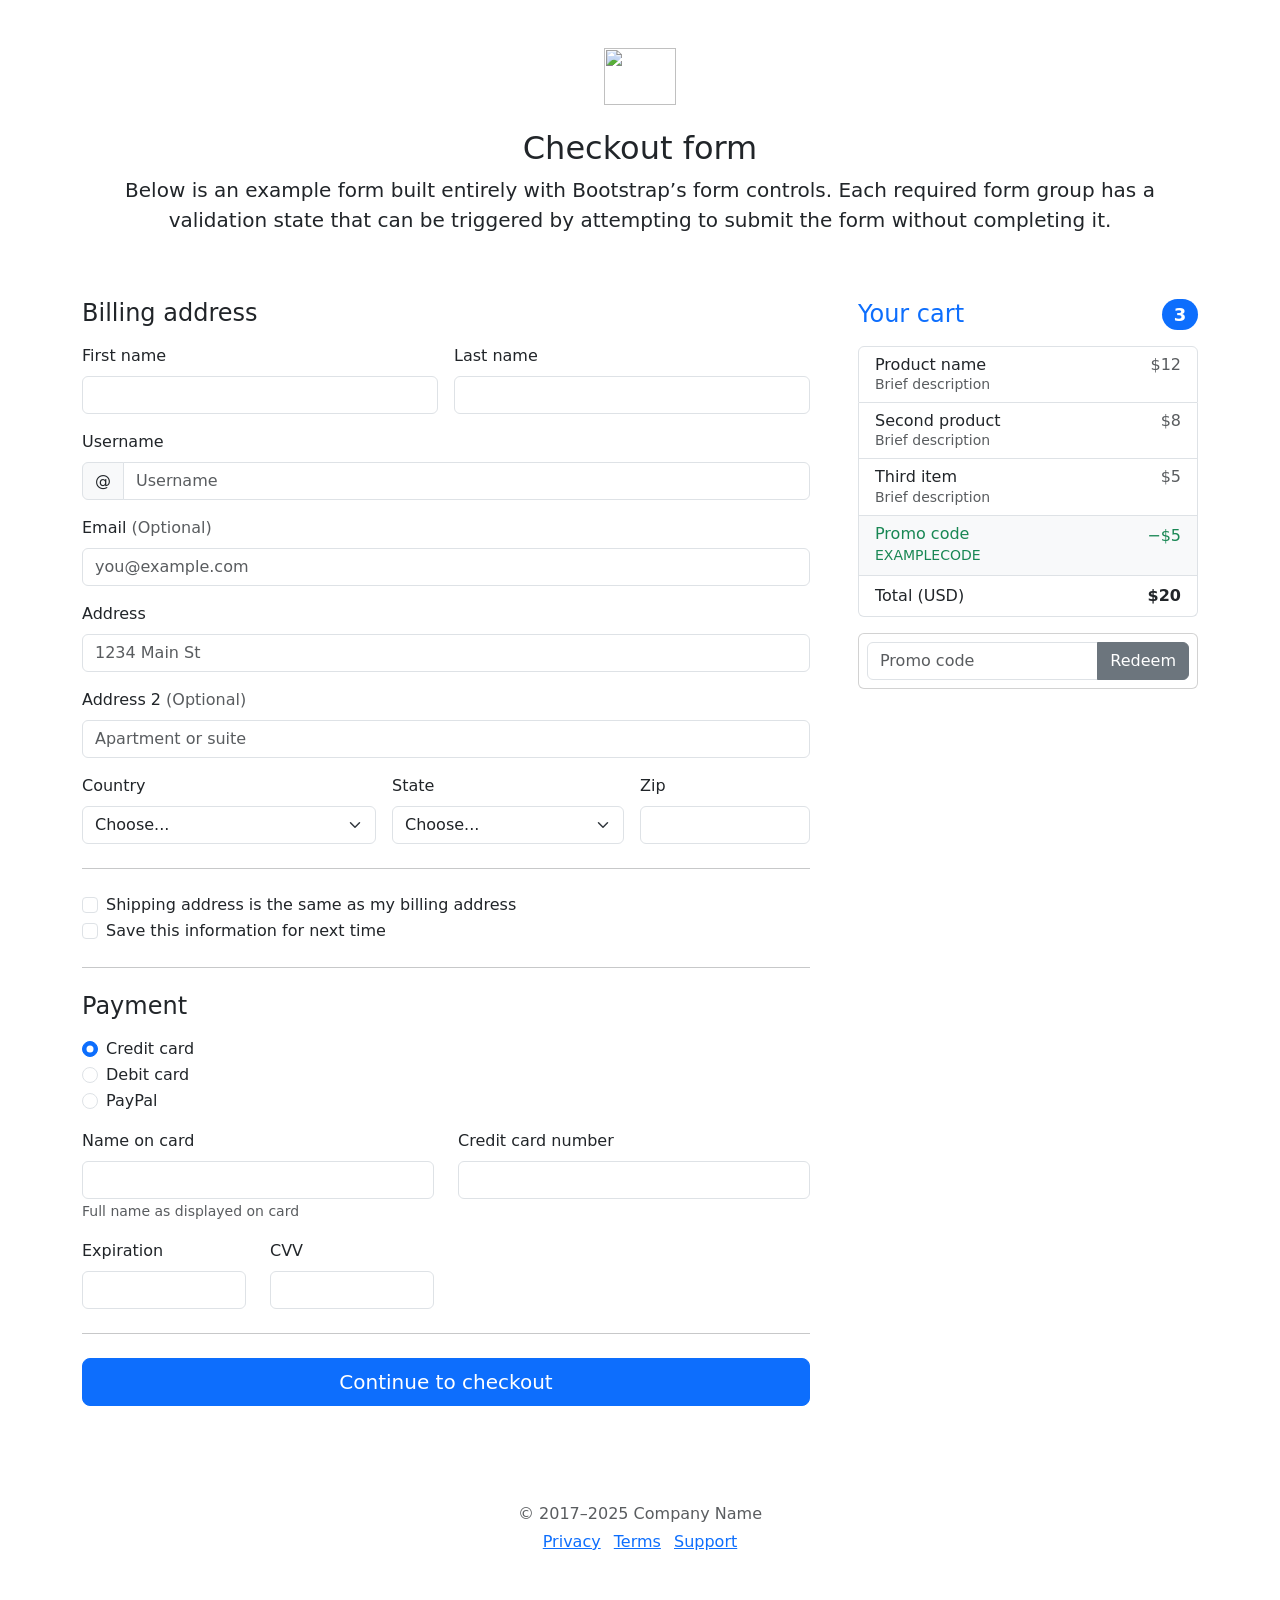
==== checkout.html @ 083a46a6 "initial commit" ====
<!DOCTYPE html>
<html lang="en">
<head>
    <meta charset="UTF-8">
    <meta name="viewport" content="width=device-width, initial-scale=1.0">
    <title>Document</title>
    <link href="https://cdn.jsdelivr.net/npm/bootstrap@5.3.8/dist/css/bootstrap.min.css" rel="stylesheet" integrity="sha384-sRIl4kxILFvY47J16cr9ZwB07vP4J8+LH7qKQnuqkuIAvNWLzeN8tE5YBujZqJLB" crossorigin="anonymous">
    <link rel="stylesheet" href="assets/css/style.css">
</head>
<body>

    <div class="container"> <main> <div class="py-5 text-center"> <img class="d-block mx-auto mb-4" src="/docs/5.3/assets/brand/bootstrap-logo.svg" alt="" width="72" height="57"> <h1 class="h2">Checkout form</h1> <p class="lead">Below is an example form built entirely with Bootstrap’s form controls. Each required form group has a validation state that can be triggered by attempting to submit the form without completing it.</p> </div> <div class="row g-5"> <div class="col-md-5 col-lg-4 order-md-last"> <h4 class="d-flex justify-content-between align-items-center mb-3"> <span class="text-primary">Your cart</span> <span class="badge bg-primary rounded-pill">3</span> </h4> <ul class="list-group mb-3"> <li class="list-group-item d-flex justify-content-between lh-sm"> <div> <h6 class="my-0">Product name</h6> <small class="text-body-secondary">Brief description</small> </div> <span class="text-body-secondary">$12</span> </li> <li class="list-group-item d-flex justify-content-between lh-sm"> <div> <h6 class="my-0">Second product</h6> <small class="text-body-secondary">Brief description</small> </div> <span class="text-body-secondary">$8</span> </li> <li class="list-group-item d-flex justify-content-between lh-sm"> <div> <h6 class="my-0">Third item</h6> <small class="text-body-secondary">Brief description</small> </div> <span class="text-body-secondary">$5</span> </li> <li class="list-group-item d-flex justify-content-between bg-body-tertiary"> <div class="text-success"> <h6 class="my-0">Promo code</h6> <small>EXAMPLECODE</small> </div> <span class="text-success">−$5</span> </li> <li class="list-group-item d-flex justify-content-between"> <span>Total (USD)</span> <strong>$20</strong> </li> </ul> <form class="card p-2"> <div class="input-group"> <input type="text" class="form-control" placeholder="Promo code"> <button type="submit" class="btn btn-secondary">Redeem</button> </div> </form> </div> <div class="col-md-7 col-lg-8"> <h4 class="mb-3">Billing address</h4> <form class="needs-validation" novalidate=""> <div class="row g-3"> <div class="col-sm-6"> <label for="firstName" class="form-label">First name</label> <input type="text" class="form-control" id="firstName" placeholder="" value="" required=""> <div class="invalid-feedback">
Valid first name is required.
</div> </div> <div class="col-sm-6"> <label for="lastName" class="form-label">Last name</label> <input type="text" class="form-control" id="lastName" placeholder="" value="" required=""> <div class="invalid-feedback">
Valid last name is required.
</div> </div> <div class="col-12"> <label for="username" class="form-label">Username</label> <div class="input-group has-validation"> <span class="input-group-text">@</span> <input type="text" class="form-control" id="username" placeholder="Username" required=""> <div class="invalid-feedback">
Your username is required.
</div> </div> </div> <div class="col-12"> <label for="email" class="form-label">Email <span class="text-body-secondary">(Optional)</span></label> <input type="email" class="form-control" id="email" placeholder="you@example.com"> <div class="invalid-feedback">
Please enter a valid email address for shipping updates.
</div> </div> <div class="col-12"> <label for="address" class="form-label">Address</label> <input type="text" class="form-control" id="address" placeholder="1234 Main St" required=""> <div class="invalid-feedback">
Please enter your shipping address.
</div> </div> <div class="col-12"> <label for="address2" class="form-label">Address 2 <span class="text-body-secondary">(Optional)</span></label> <input type="text" class="form-control" id="address2" placeholder="Apartment or suite"> </div> <div class="col-md-5"> <label for="country" class="form-label">Country</label> <select class="form-select" id="country" required=""> <option value="">Choose...</option> <option>United States</option> </select> <div class="invalid-feedback">
Please select a valid country.
</div> </div> <div class="col-md-4"> <label for="state" class="form-label">State</label> <select class="form-select" id="state" required=""> <option value="">Choose...</option> <option>California</option> </select> <div class="invalid-feedback">
Please provide a valid state.
</div> </div> <div class="col-md-3"> <label for="zip" class="form-label">Zip</label> <input type="text" class="form-control" id="zip" placeholder="" required=""> <div class="invalid-feedback">
Zip code required.
</div> </div> </div> <hr class="my-4"> <div class="form-check"> <input type="checkbox" class="form-check-input" id="same-address"> <label class="form-check-label" for="same-address">Shipping address is the same as my billing address</label> </div> <div class="form-check"> <input type="checkbox" class="form-check-input" id="save-info"> <label class="form-check-label" for="save-info">Save this information for next time</label> </div> <hr class="my-4"> <h4 class="mb-3">Payment</h4> <div class="my-3"> <div class="form-check"> <input id="credit" name="paymentMethod" type="radio" class="form-check-input" checked="" required=""> <label class="form-check-label" for="credit">Credit card</label> </div> <div class="form-check"> <input id="debit" name="paymentMethod" type="radio" class="form-check-input" required=""> <label class="form-check-label" for="debit">Debit card</label> </div> <div class="form-check"> <input id="paypal" name="paymentMethod" type="radio" class="form-check-input" required=""> <label class="form-check-label" for="paypal">PayPal</label> </div> </div> <div class="row gy-3"> <div class="col-md-6"> <label for="cc-name" class="form-label">Name on card</label> <input type="text" class="form-control" id="cc-name" placeholder="" required=""> <small class="text-body-secondary">Full name as displayed on card</small> <div class="invalid-feedback">
Name on card is required
</div> </div> <div class="col-md-6"> <label for="cc-number" class="form-label">Credit card number</label> <input type="text" class="form-control" id="cc-number" placeholder="" required=""> <div class="invalid-feedback">
Credit card number is required
</div> </div> <div class="col-md-3"> <label for="cc-expiration" class="form-label">Expiration</label> <input type="text" class="form-control" id="cc-expiration" placeholder="" required=""> <div class="invalid-feedback">
Expiration date required
</div> </div> <div class="col-md-3"> <label for="cc-cvv" class="form-label">CVV</label> <input type="text" class="form-control" id="cc-cvv" placeholder="" required=""> <div class="invalid-feedback">
Security code required
</div> </div> </div> <hr class="my-4"> <button class="w-100 btn btn-primary btn-lg" type="submit">Continue to checkout</button> </form> </div> </div> </main> <footer class="my-5 pt-5 text-body-secondary text-center text-small"> <p class="mb-1">© 2017–2025 Company Name</p> <ul class="list-inline"> <li class="list-inline-item"><a href="#">Privacy</a></li> <li class="list-inline-item"><a href="#">Terms</a></li> <li class="list-inline-item"><a href="#">Support</a></li> </ul> </footer> </div>
    <script src="/docs/5.3/dist/js/bootstrap.bundle.min.js" integrity="sha384-FKyoEForCGlyvwx9Hj09JcYn3nv7wiPVlz7YYwJrWVcXK/BmnVDxM+D2scQbITxI" class="astro-vvvwv3sm"></script>
    <script src="https://cdn.jsdelivr.net/npm/bootstrap@5.3.8/dist/js/bootstrap.bundle.min.js" integrity="sha384-FKyoEForCGlyvwx9Hj09JcYn3nv7wiPVlz7YYwJrWVcXK/BmnVDxM+D2scQbITxI" crossorigin="anonymous"></script>
</body>
</html>
---- assets/css/style.css ----
.body{
    height: 1000px;
    width: 1000px;
    border: 0ch;
}
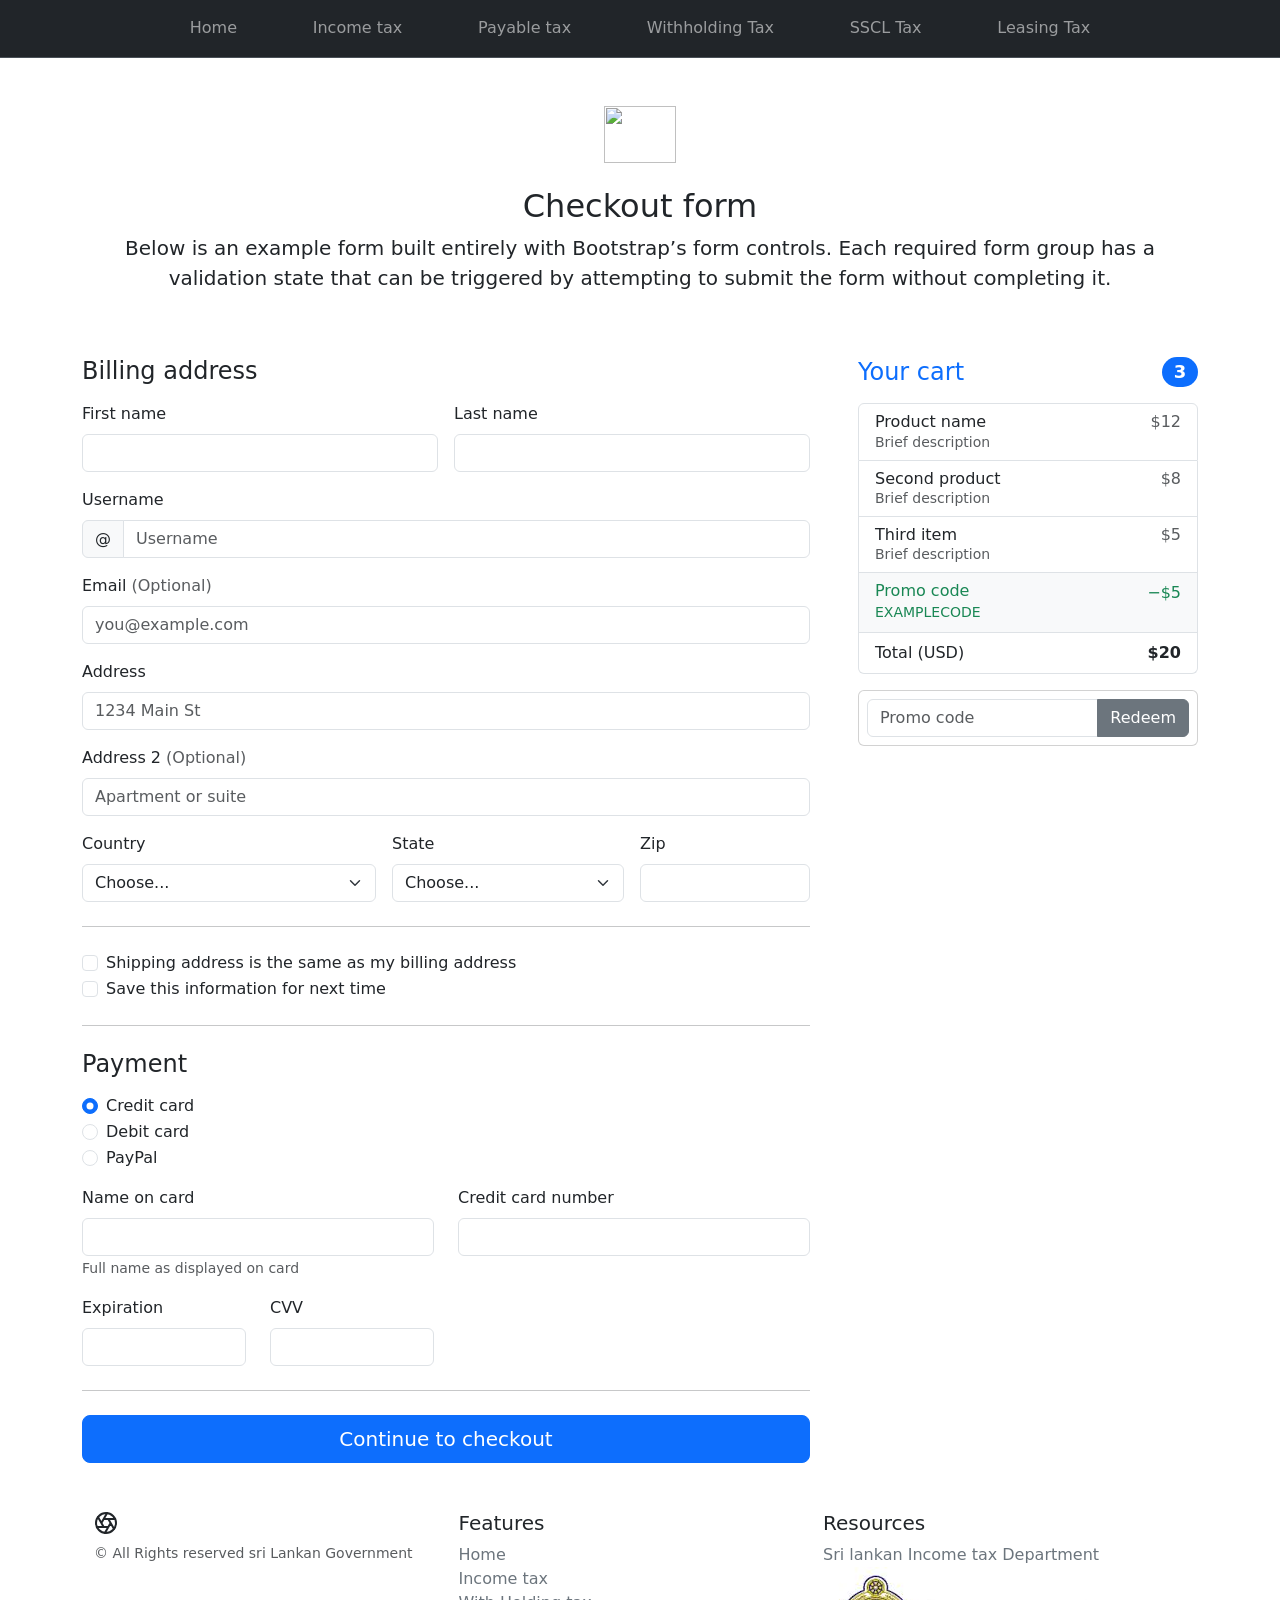
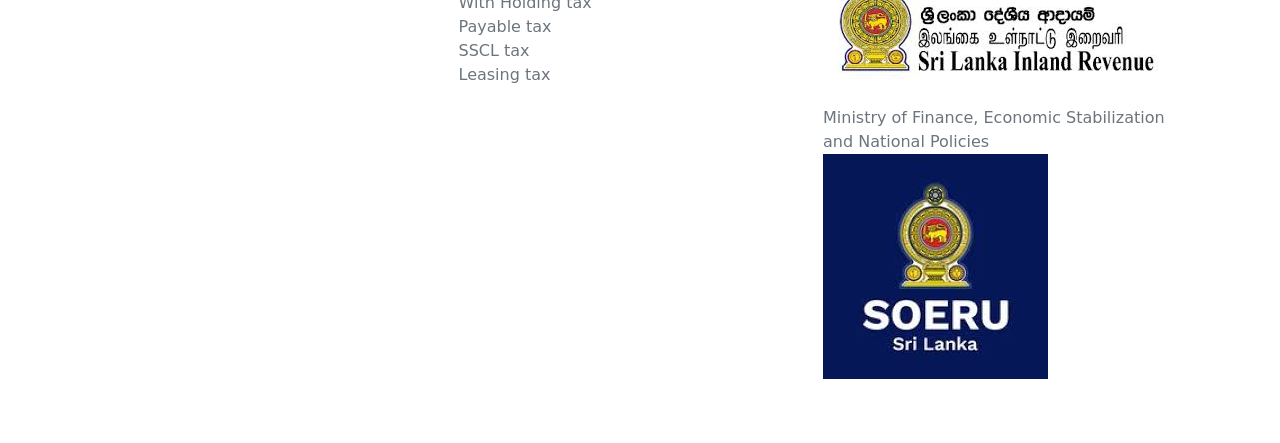
==== commit 7a60174d: "first commit" ====
--- a/checkout.html
+++ b/checkout.html
@@ -1,40 +1,272 @@
 <!DOCTYPE html>
 <html lang="en">
+
 <head>
     <meta charset="UTF-8">
     <meta name="viewport" content="width=device-width, initial-scale=1.0">
     <title>Document</title>
-    <link href="https://cdn.jsdelivr.net/npm/bootstrap@5.3.8/dist/css/bootstrap.min.css" rel="stylesheet" integrity="sha384-sRIl4kxILFvY47J16cr9ZwB07vP4J8+LH7qKQnuqkuIAvNWLzeN8tE5YBujZqJLB" crossorigin="anonymous">
+    <link href="https://cdn.jsdelivr.net/npm/bootstrap@5.3.8/dist/css/bootstrap.min.css" rel="stylesheet"
+        integrity="sha384-sRIl4kxILFvY47J16cr9ZwB07vP4J8+LH7qKQnuqkuIAvNWLzeN8tE5YBujZqJLB" crossorigin="anonymous">
     <link rel="stylesheet" href="assets/css/style.css">
 </head>
+
 <body>
-
-    <div class="container"> <main> <div class="py-5 text-center"> <img class="d-block mx-auto mb-4" src="/docs/5.3/assets/brand/bootstrap-logo.svg" alt="" width="72" height="57"> <h1 class="h2">Checkout form</h1> <p class="lead">Below is an example form built entirely with Bootstrap’s form controls. Each required form group has a validation state that can be triggered by attempting to submit the form without completing it.</p> </div> <div class="row g-5"> <div class="col-md-5 col-lg-4 order-md-last"> <h4 class="d-flex justify-content-between align-items-center mb-3"> <span class="text-primary">Your cart</span> <span class="badge bg-primary rounded-pill">3</span> </h4> <ul class="list-group mb-3"> <li class="list-group-item d-flex justify-content-between lh-sm"> <div> <h6 class="my-0">Product name</h6> <small class="text-body-secondary">Brief description</small> </div> <span class="text-body-secondary">$12</span> </li> <li class="list-group-item d-flex justify-content-between lh-sm"> <div> <h6 class="my-0">Second product</h6> <small class="text-body-secondary">Brief description</small> </div> <span class="text-body-secondary">$8</span> </li> <li class="list-group-item d-flex justify-content-between lh-sm"> <div> <h6 class="my-0">Third item</h6> <small class="text-body-secondary">Brief description</small> </div> <span class="text-body-secondary">$5</span> </li> <li class="list-group-item d-flex justify-content-between bg-body-tertiary"> <div class="text-success"> <h6 class="my-0">Promo code</h6> <small>EXAMPLECODE</small> </div> <span class="text-success">−$5</span> </li> <li class="list-group-item d-flex justify-content-between"> <span>Total (USD)</span> <strong>$20</strong> </li> </ul> <form class="card p-2"> <div class="input-group"> <input type="text" class="form-control" placeholder="Promo code"> <button type="submit" class="btn btn-secondary">Redeem</button> </div> </form> </div> <div class="col-md-7 col-lg-8"> <h4 class="mb-3">Billing address</h4> <form class="needs-validation" novalidate=""> <div class="row g-3"> <div class="col-sm-6"> <label for="firstName" class="form-label">First name</label> <input type="text" class="form-control" id="firstName" placeholder="" value="" required=""> <div class="invalid-feedback">
-Valid first name is required.
-</div> </div> <div class="col-sm-6"> <label for="lastName" class="form-label">Last name</label> <input type="text" class="form-control" id="lastName" placeholder="" value="" required=""> <div class="invalid-feedback">
-Valid last name is required.
-</div> </div> <div class="col-12"> <label for="username" class="form-label">Username</label> <div class="input-group has-validation"> <span class="input-group-text">@</span> <input type="text" class="form-control" id="username" placeholder="Username" required=""> <div class="invalid-feedback">
-Your username is required.
-</div> </div> </div> <div class="col-12"> <label for="email" class="form-label">Email <span class="text-body-secondary">(Optional)</span></label> <input type="email" class="form-control" id="email" placeholder="you@example.com"> <div class="invalid-feedback">
-Please enter a valid email address for shipping updates.
-</div> </div> <div class="col-12"> <label for="address" class="form-label">Address</label> <input type="text" class="form-control" id="address" placeholder="1234 Main St" required=""> <div class="invalid-feedback">
-Please enter your shipping address.
-</div> </div> <div class="col-12"> <label for="address2" class="form-label">Address 2 <span class="text-body-secondary">(Optional)</span></label> <input type="text" class="form-control" id="address2" placeholder="Apartment or suite"> </div> <div class="col-md-5"> <label for="country" class="form-label">Country</label> <select class="form-select" id="country" required=""> <option value="">Choose...</option> <option>United States</option> </select> <div class="invalid-feedback">
-Please select a valid country.
-</div> </div> <div class="col-md-4"> <label for="state" class="form-label">State</label> <select class="form-select" id="state" required=""> <option value="">Choose...</option> <option>California</option> </select> <div class="invalid-feedback">
-Please provide a valid state.
-</div> </div> <div class="col-md-3"> <label for="zip" class="form-label">Zip</label> <input type="text" class="form-control" id="zip" placeholder="" required=""> <div class="invalid-feedback">
-Zip code required.
-</div> </div> </div> <hr class="my-4"> <div class="form-check"> <input type="checkbox" class="form-check-input" id="same-address"> <label class="form-check-label" for="same-address">Shipping address is the same as my billing address</label> </div> <div class="form-check"> <input type="checkbox" class="form-check-input" id="save-info"> <label class="form-check-label" for="save-info">Save this information for next time</label> </div> <hr class="my-4"> <h4 class="mb-3">Payment</h4> <div class="my-3"> <div class="form-check"> <input id="credit" name="paymentMethod" type="radio" class="form-check-input" checked="" required=""> <label class="form-check-label" for="credit">Credit card</label> </div> <div class="form-check"> <input id="debit" name="paymentMethod" type="radio" class="form-check-input" required=""> <label class="form-check-label" for="debit">Debit card</label> </div> <div class="form-check"> <input id="paypal" name="paymentMethod" type="radio" class="form-check-input" required=""> <label class="form-check-label" for="paypal">PayPal</label> </div> </div> <div class="row gy-3"> <div class="col-md-6"> <label for="cc-name" class="form-label">Name on card</label> <input type="text" class="form-control" id="cc-name" placeholder="" required=""> <small class="text-body-secondary">Full name as displayed on card</small> <div class="invalid-feedback">
-Name on card is required
-</div> </div> <div class="col-md-6"> <label for="cc-number" class="form-label">Credit card number</label> <input type="text" class="form-control" id="cc-number" placeholder="" required=""> <div class="invalid-feedback">
-Credit card number is required
-</div> </div> <div class="col-md-3"> <label for="cc-expiration" class="form-label">Expiration</label> <input type="text" class="form-control" id="cc-expiration" placeholder="" required=""> <div class="invalid-feedback">
-Expiration date required
-</div> </div> <div class="col-md-3"> <label for="cc-cvv" class="form-label">CVV</label> <input type="text" class="form-control" id="cc-cvv" placeholder="" required=""> <div class="invalid-feedback">
-Security code required
-</div> </div> </div> <hr class="my-4"> <button class="w-100 btn btn-primary btn-lg" type="submit">Continue to checkout</button> </form> </div> </div> </main> <footer class="my-5 pt-5 text-body-secondary text-center text-small"> <p class="mb-1">© 2017–2025 Company Name</p> <ul class="list-inline"> <li class="list-inline-item"><a href="#">Privacy</a></li> <li class="list-inline-item"><a href="#">Terms</a></li> <li class="list-inline-item"><a href="#">Support</a></li> </ul> </footer> </div>
-    <script src="/docs/5.3/dist/js/bootstrap.bundle.min.js" integrity="sha384-FKyoEForCGlyvwx9Hj09JcYn3nv7wiPVlz7YYwJrWVcXK/BmnVDxM+D2scQbITxI" class="astro-vvvwv3sm"></script>
-    <script src="https://cdn.jsdelivr.net/npm/bootstrap@5.3.8/dist/js/bootstrap.bundle.min.js" integrity="sha384-FKyoEForCGlyvwx9Hj09JcYn3nv7wiPVlz7YYwJrWVcXK/BmnVDxM+D2scQbITxI" crossorigin="anonymous"></script>
+<nav class="navbar navbar-expand-md bg-dark sticky-top border-bottom" data-bs-theme="dark">
+        <div class="container"> <a class="navbar-brand d-md-none" href="#"> <svg class="bi" width="24" height="24"
+                    aria-hidden="true">
+                    <use xlink:href="#aperture"></use>
+                </svg>
+                Aperture
+            </a> <button class="navbar-toggler" type="button" data-bs-toggle="offcanvas" data-bs-target="#offcanvas"
+                aria-controls="offcanvas" aria-label="Toggle navigation"> <span class="navbar-toggler-icon"></span>
+            </button>
+            <div class="offcanvas offcanvas-end" tabindex="-1" id="offcanvas" aria-labelledby="offcanvasLabel">
+                <div class="offcanvas-header">
+                    <h5 class="offcanvas-title" id="offcanvasLabel">Aperture</h5> <button type="button"
+                        class="btn-close" data-bs-dismiss="offcanvas" aria-label="Close"></button>
+                </div>
+                <div class="offcanvas-body">
+                    <ul class="navbar-nav flex-grow-1 justify-content-between">
+                        <li class="nav-item"><a class="nav-link" href="#" aria-label="Aperture"> <svg class="bi"
+                                    width="24" height="24" aria-hidden="true">
+                                    <use xlink:href="#aperture"></use>
+                                </svg> </a></li>
+                        <li class="nav-item"><a class="nav-link" href="index.html">Home</a></li>
+                        <li class="nav-item"><a class="nav-link" href="incometax.html">Income tax</a></li>
+                        <li class="nav-item"><a class="nav-link" href="Payable Tax.html">Payable tax</a></li>
+                        <li class="nav-item"><a class="nav-link" href="Withholdingtax.html">Withholding Tax</a></li>
+                        <li class="nav-item"><a class="nav-link" href="SSCL.html">SSCL Tax</a></li>
+                        <li class="nav-item"><a class="nav-link" href="Leasing Calculations.html">Leasing Tax</a></li>
+                        <li class="nav-item"><a class="nav-link" href="checkout.html" aria-label="Cart"> <svg class="bi" width="24"
+                                    height="24" aria-hidden="true">
+                                    <use xlink:href="#cart"></use>
+                                </svg> </a></li>
+                    </ul>
+                </div>
+            </div>
+        </div>
+    </nav>
+    <div class="container">
+        <main>
+            <div class="py-5 text-center"> <img class="d-block mx-auto mb-4"
+                    src="/docs/5.3/assets/brand/bootstrap-logo.svg" alt="" width="72" height="57">
+                <h1 class="h2">Checkout form</h1>
+                <p class="lead">Below is an example form built entirely with Bootstrap’s form controls. Each required
+                    form group has a validation state that can be triggered by attempting to submit the form without
+                    completing it.</p>
+            </div>
+            <div class="row g-5">
+                <div class="col-md-5 col-lg-4 order-md-last">
+                    <h4 class="d-flex justify-content-between align-items-center mb-3"> <span class="text-primary">Your
+                            cart</span> <span class="badge bg-primary rounded-pill">3</span> </h4>
+                    <ul class="list-group mb-3">
+                        <li class="list-group-item d-flex justify-content-between lh-sm">
+                            <div>
+                                <h6 class="my-0">Product name</h6> <small class="text-body-secondary">Brief
+                                    description</small>
+                            </div> <span class="text-body-secondary">$12</span>
+                        </li>
+                        <li class="list-group-item d-flex justify-content-between lh-sm">
+                            <div>
+                                <h6 class="my-0">Second product</h6> <small class="text-body-secondary">Brief
+                                    description</small>
+                            </div> <span class="text-body-secondary">$8</span>
+                        </li>
+                        <li class="list-group-item d-flex justify-content-between lh-sm">
+                            <div>
+                                <h6 class="my-0">Third item</h6> <small class="text-body-secondary">Brief
+                                    description</small>
+                            </div> <span class="text-body-secondary">$5</span>
+                        </li>
+                        <li class="list-group-item d-flex justify-content-between bg-body-tertiary">
+                            <div class="text-success">
+                                <h6 class="my-0">Promo code</h6> <small>EXAMPLECODE</small>
+                            </div> <span class="text-success">−$5</span>
+                        </li>
+                        <li class="list-group-item d-flex justify-content-between"> <span>Total (USD)</span>
+                            <strong>$20</strong>
+                        </li>
+                    </ul>
+                    <form class="card p-2">
+                        <div class="input-group"> <input type="text" class="form-control" placeholder="Promo code">
+                            <button type="submit" class="btn btn-secondary">Redeem</button>
+                        </div>
+                    </form>
+                </div>
+                <div class="col-md-7 col-lg-8">
+                    <h4 class="mb-3">Billing address</h4>
+                    <form class="needs-validation" novalidate="">
+                        <div class="row g-3">
+                            <div class="col-sm-6"> <label for="firstName" class="form-label">First name</label> <input
+                                    type="text" class="form-control" id="firstName" placeholder="" value="" required="">
+                                <div class="invalid-feedback">
+                                    Valid first name is required.
+                                </div>
+                            </div>
+                            <div class="col-sm-6"> <label for="lastName" class="form-label">Last name</label> <input
+                                    type="text" class="form-control" id="lastName" placeholder="" value="" required="">
+                                <div class="invalid-feedback">
+                                    Valid last name is required.
+                                </div>
+                            </div>
+                            <div class="col-12"> <label for="username" class="form-label">Username</label>
+                                <div class="input-group has-validation"> <span class="input-group-text">@</span> <input
+                                        type="text" class="form-control" id="username" placeholder="Username"
+                                        required="">
+                                    <div class="invalid-feedback">
+                                        Your username is required.
+                                    </div>
+                                </div>
+                            </div>
+                            <div class="col-12"> <label for="email" class="form-label">Email <span
+                                        class="text-body-secondary">(Optional)</span></label> <input type="email"
+                                    class="form-control" id="email" placeholder="you@example.com">
+                                <div class="invalid-feedback">
+                                    Please enter a valid email address for shipping updates.
+                                </div>
+                            </div>
+                            <div class="col-12"> <label for="address" class="form-label">Address</label> <input
+                                    type="text" class="form-control" id="address" placeholder="1234 Main St"
+                                    required="">
+                                <div class="invalid-feedback">
+                                    Please enter your shipping address.
+                                </div>
+                            </div>
+                            <div class="col-12"> <label for="address2" class="form-label">Address 2 <span
+                                        class="text-body-secondary">(Optional)</span></label> <input type="text"
+                                    class="form-control" id="address2" placeholder="Apartment or suite"> </div>
+                            <div class="col-md-5"> <label for="country" class="form-label">Country</label> <select
+                                    class="form-select" id="country" required="">
+                                    <option value="">Choose...</option>
+                                    <option>United States</option>
+                                </select>
+                                <div class="invalid-feedback">
+                                    Please select a valid country.
+                                </div>
+                            </div>
+                            <div class="col-md-4"> <label for="state" class="form-label">State</label> <select
+                                    class="form-select" id="state" required="">
+                                    <option value="">Choose...</option>
+                                    <option>California</option>
+                                </select>
+                                <div class="invalid-feedback">
+                                    Please provide a valid state.
+                                </div>
+                            </div>
+                            <div class="col-md-3"> <label for="zip" class="form-label">Zip</label> <input type="text"
+                                    class="form-control" id="zip" placeholder="" required="">
+                                <div class="invalid-feedback">
+                                    Zip code required.
+                                </div>
+                            </div>
+                        </div>
+                        <hr class="my-4">
+                        <div class="form-check"> <input type="checkbox" class="form-check-input" id="same-address">
+                            <label class="form-check-label" for="same-address">Shipping address is the same as my
+                                billing address</label>
+                        </div>
+                        <div class="form-check"> <input type="checkbox" class="form-check-input" id="save-info"> <label
+                                class="form-check-label" for="save-info">Save this information for next time</label>
+                        </div>
+                        <hr class="my-4">
+                        <h4 class="mb-3">Payment</h4>
+                        <div class="my-3">
+                            <div class="form-check"> <input id="credit" name="paymentMethod" type="radio"
+                                    class="form-check-input" checked="" required=""> <label class="form-check-label"
+                                    for="credit">Credit card</label> </div>
+                            <div class="form-check"> <input id="debit" name="paymentMethod" type="radio"
+                                    class="form-check-input" required=""> <label class="form-check-label"
+                                    for="debit">Debit card</label> </div>
+                            <div class="form-check"> <input id="paypal" name="paymentMethod" type="radio"
+                                    class="form-check-input" required=""> <label class="form-check-label"
+                                    for="paypal">PayPal</label> </div>
+                        </div>
+                        <div class="row gy-3">
+                            <div class="col-md-6"> <label for="cc-name" class="form-label">Name on card</label> <input
+                                    type="text" class="form-control" id="cc-name" placeholder="" required=""> <small
+                                    class="text-body-secondary">Full name as displayed on card</small>
+                                <div class="invalid-feedback">
+                                    Name on card is required
+                                </div>
+                            </div>
+                            <div class="col-md-6"> <label for="cc-number" class="form-label">Credit card number</label>
+                                <input type="text" class="form-control" id="cc-number" placeholder="" required="">
+                                <div class="invalid-feedback">
+                                    Credit card number is required
+                                </div>
+                            </div>
+                            <div class="col-md-3"> <label for="cc-expiration" class="form-label">Expiration</label>
+                                <input type="text" class="form-control" id="cc-expiration" placeholder="" required="">
+                                <div class="invalid-feedback">
+                                    Expiration date required
+                                </div>
+                            </div>
+                            <div class="col-md-3"> <label for="cc-cvv" class="form-label">CVV</label> <input type="text"
+                                    class="form-control" id="cc-cvv" placeholder="" required="">
+                                <div class="invalid-feedback">
+                                    Security code required
+                                </div>
+                            </div>
+                        </div>
+                        <hr class="my-4"> <button class="w-100 btn btn-primary btn-lg" type="submit">Continue to
+                            checkout</button>
+                    </form>
+                </div>
+            </div>
+        </main>
+       <footer class="container py-5">
+        <div class="row">
+            <div class="col-12 col-md"> <svg xmlns="http://www.w3.org/2000/svg" width="24" height="24" fill="none"
+                    stroke="currentColor" stroke-linecap="round" stroke-linejoin="round" stroke-width="2"
+                    class="d-block mb-2" role="img" viewBox="0 0 24 24">
+                    <title>Product</title>
+                    <circle cx="12" cy="12" r="10"></circle>
+                    <path
+                        d="M14.31 8l5.74 9.94M9.69 8h11.48M7.38 12l5.74-9.94M9.69 16L3.95 6.06M14.31 16H2.83m13.79-4l-5.74 9.94">
+                    </path>
+                </svg> <small class="d-block mb-3 text-body-secondary">© All Rights reserved sri Lankan
+                    Government</small> </div>
+            <div class="col-6 col-md">
+                <h5>Features</h5>
+                <ul class="list-unstyled text-small">
+                    <li><a class="link-secondary text-decoration-none" href="index.html">Home</a></li>
+                    <li><a class="link-secondary text-decoration-none" href="incomeTax.html">Income tax</a></li>
+                    <li><a class="link-secondary text-decoration-none" href="Witdrawal tax.html">With Holding
+                            tax</a></li>
+                    <li><a class="link-secondary text-decoration-none" href="Payable Tax.html">Payable tax</a>
+                    </li>
+                    <li><a class="link-secondary text-decoration-none" href="SSCL.html">SSCL tax</a></li>
+                    <li><a class="link-secondary text-decoration-none" href="Leasing Calculations.html">Leasing
+                            tax</a></li>
+                </ul>
+            </div>
+            <div class="col-6 col-md">
+                <h5>Resources</h5>
+                <ul class="list-unstyled text-small">
+                    <li><a class="link-secondary text-decoration-none"
+                            href="https://eservices.ird.gov.lk/Authentication/LoginEntry?ReturnUrl=%2fDashboard%2fShowDashboard">Sri
+                            lankan Income tax Department</a></li><img src="assets/img/images (3).jpeg" alt="">
+                    <li><a class="link-secondary text-decoration-none" href=""></a></li>
+
+                    <li><a class="link-secondary text-decoration-none" href="https://www.treasury.gov.lk/">
+                            Ministry
+                            of Finance, Economic Stabilization and National Policies
+                        </a></li><img src="assets/img/images (4).jpeg" alt="">
+                    <li><a class="link-secondary text-decoration-none" href="https://www.gov.lk/" National Government
+                            Portal (GOV.LK)></a></li>
+                </ul>
+            </div>
+
+
+        </div>
+    </footer>
+    </div>
+    <script src="/docs/5.3/dist/js/bootstrap.bundle.min.js"
+        integrity="sha384-FKyoEForCGlyvwx9Hj09JcYn3nv7wiPVlz7YYwJrWVcXK/BmnVDxM+D2scQbITxI"
+        class="astro-vvvwv3sm"></script>
+    <script src="https://cdn.jsdelivr.net/npm/bootstrap@5.3.8/dist/js/bootstrap.bundle.min.js"
+        integrity="sha384-FKyoEForCGlyvwx9Hj09JcYn3nv7wiPVlz7YYwJrWVcXK/BmnVDxM+D2scQbITxI"
+        crossorigin="anonymous"></script>
 </body>
+
 </html>
--- a/assets/css/style.css
+++ b/assets/css/style.css
@@ -4,3 +4,7 @@
     width: 1000px;
     border: 0ch;
 }
+.gov{
+    height: 60px;
+    width: 30px;
+}
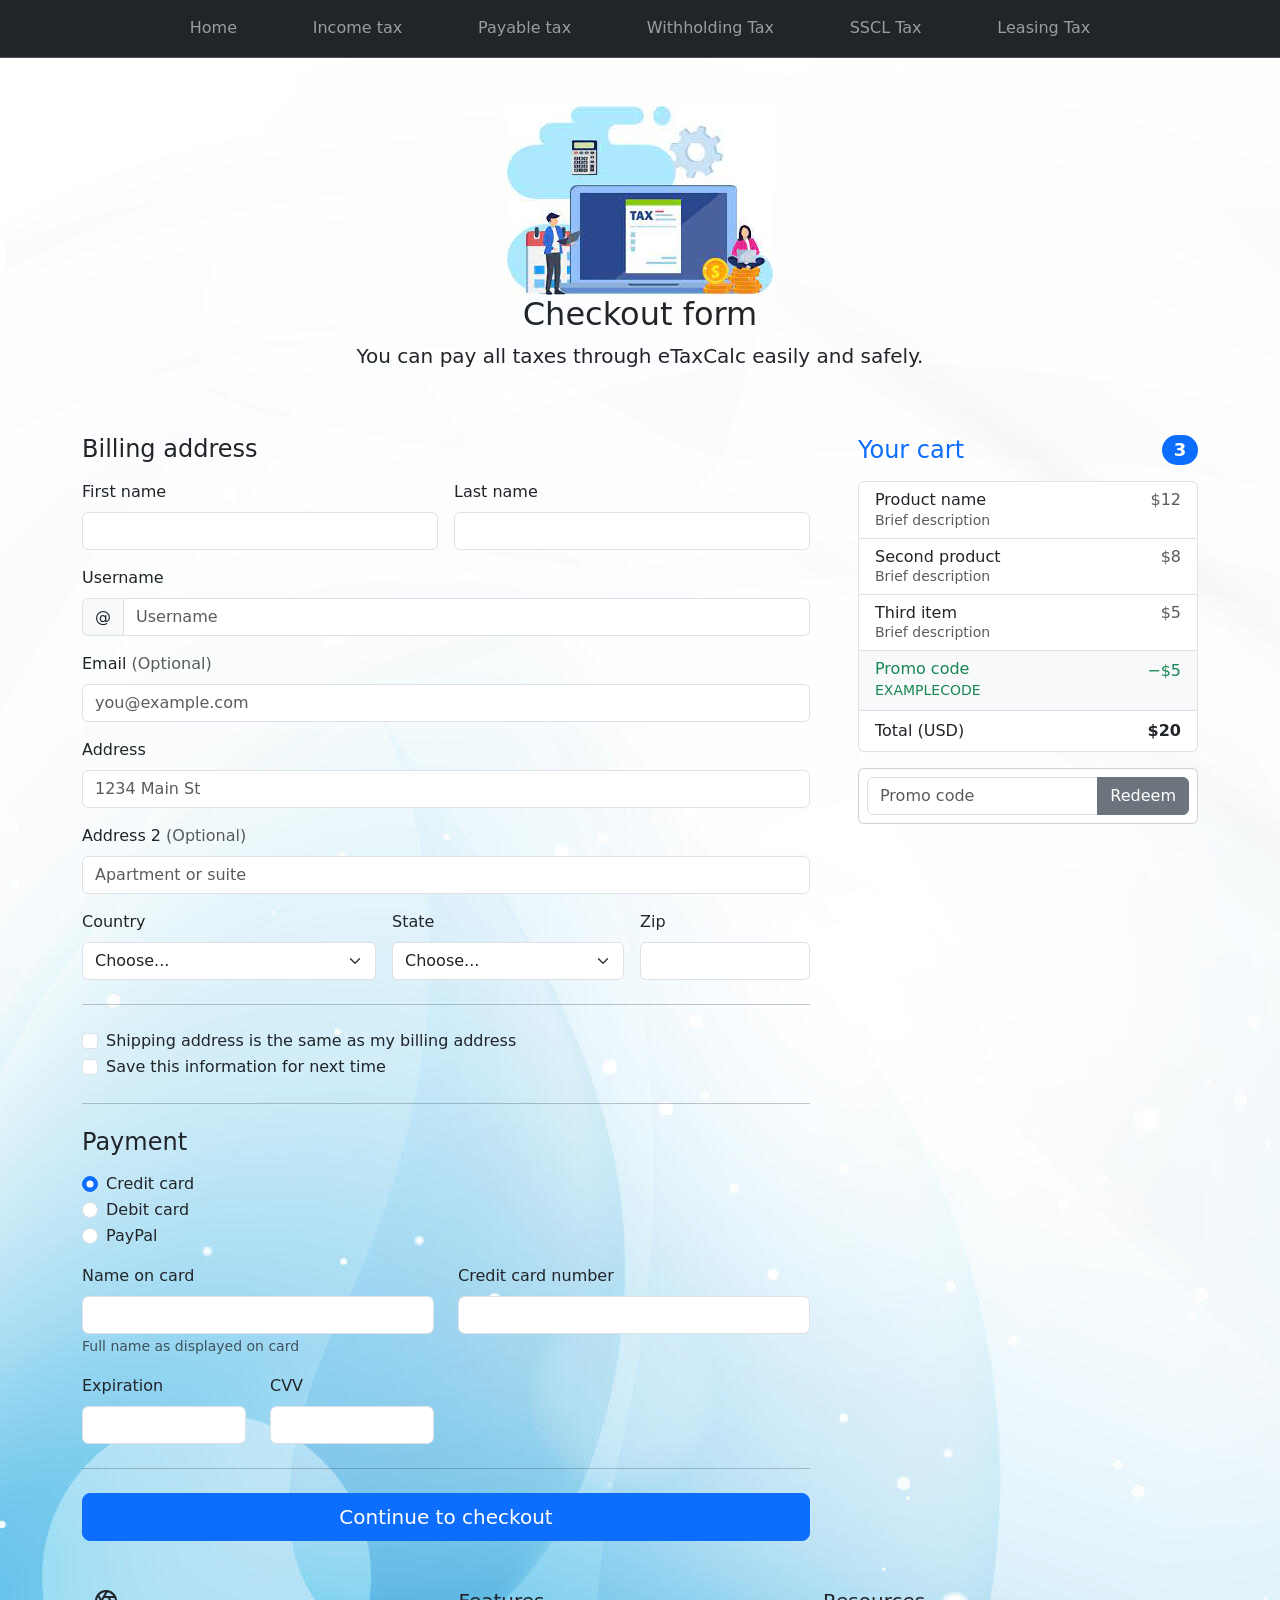
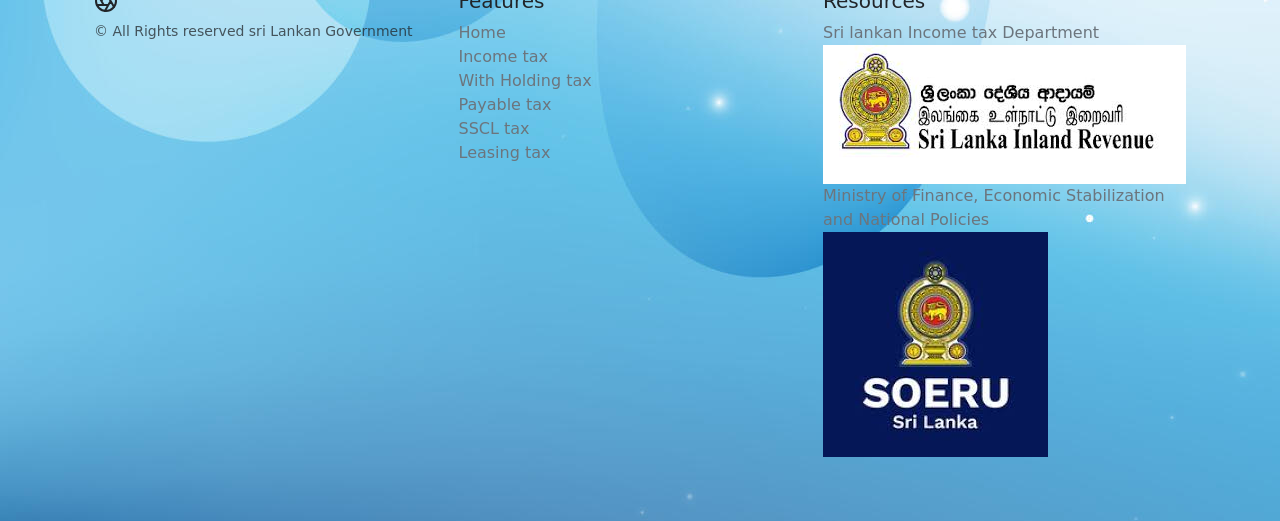
==== commit ded681f8: "add leasing Tax" ====
--- a/checkout.html
+++ b/checkout.html
@@ -11,6 +11,11 @@
 </head>
 
 <body>
+
+<body background="assets/img/119227-blue-and-white-abstract-background-image.jpg"></body>
+
+
+
 <nav class="navbar navbar-expand-md bg-dark sticky-top border-bottom" data-bs-theme="dark">
         <div class="container"> <a class="navbar-brand d-md-none" href="#"> <svg class="bi" width="24" height="24"
                     aria-hidden="true">
@@ -48,12 +53,9 @@
     </nav>
     <div class="container">
         <main>
-            <div class="py-5 text-center"> <img class="d-block mx-auto mb-4"
-                    src="/docs/5.3/assets/brand/bootstrap-logo.svg" alt="" width="72" height="57">
+            <div class="py-5 text-center"> <img src="assets/img/images.jpeg"alt="">
                 <h1 class="h2">Checkout form</h1>
-                <p class="lead">Below is an example form built entirely with Bootstrap’s form controls. Each required
-                    form group has a validation state that can be triggered by attempting to submit the form without
-                    completing it.</p>
+                <p class="lead">You can pay all taxes through eTaxCalc easily and safely.</p>
             </div>
             <div class="row g-5">
                 <div class="col-md-5 col-lg-4 order-md-last">
@@ -122,14 +124,14 @@
                                         class="text-body-secondary">(Optional)</span></label> <input type="email"
                                     class="form-control" id="email" placeholder="you@example.com">
                                 <div class="invalid-feedback">
-                                    Please enter a valid email address for shipping updates.
+                                    Please enter a valid email address for updates.
                                 </div>
                             </div>
                             <div class="col-12"> <label for="address" class="form-label">Address</label> <input
                                     type="text" class="form-control" id="address" placeholder="1234 Main St"
                                     required="">
                                 <div class="invalid-feedback">
-                                    Please enter your shipping address.
+                                    Please enter your address.
                                 </div>
                             </div>
                             <div class="col-12"> <label for="address2" class="form-label">Address 2 <span
--- a/assets/css/style.css
+++ b/assets/css/style.css
@@ -5,6 +5,21 @@
     border: 0ch;
 }
 .gov{
-    height: 60px;
+    height: 30px;
     width: 30px;
+}
+.bg{
+
+height: 600px;
+    width:600px;
+
+}
+.lease{
+
+height: 600px;
+    width:900px;
+    padding-right: 0cqh;
+    background-image: -moz-repeating-linear-gradient();
+    box-shadow: 0cqmin;
+
 }
